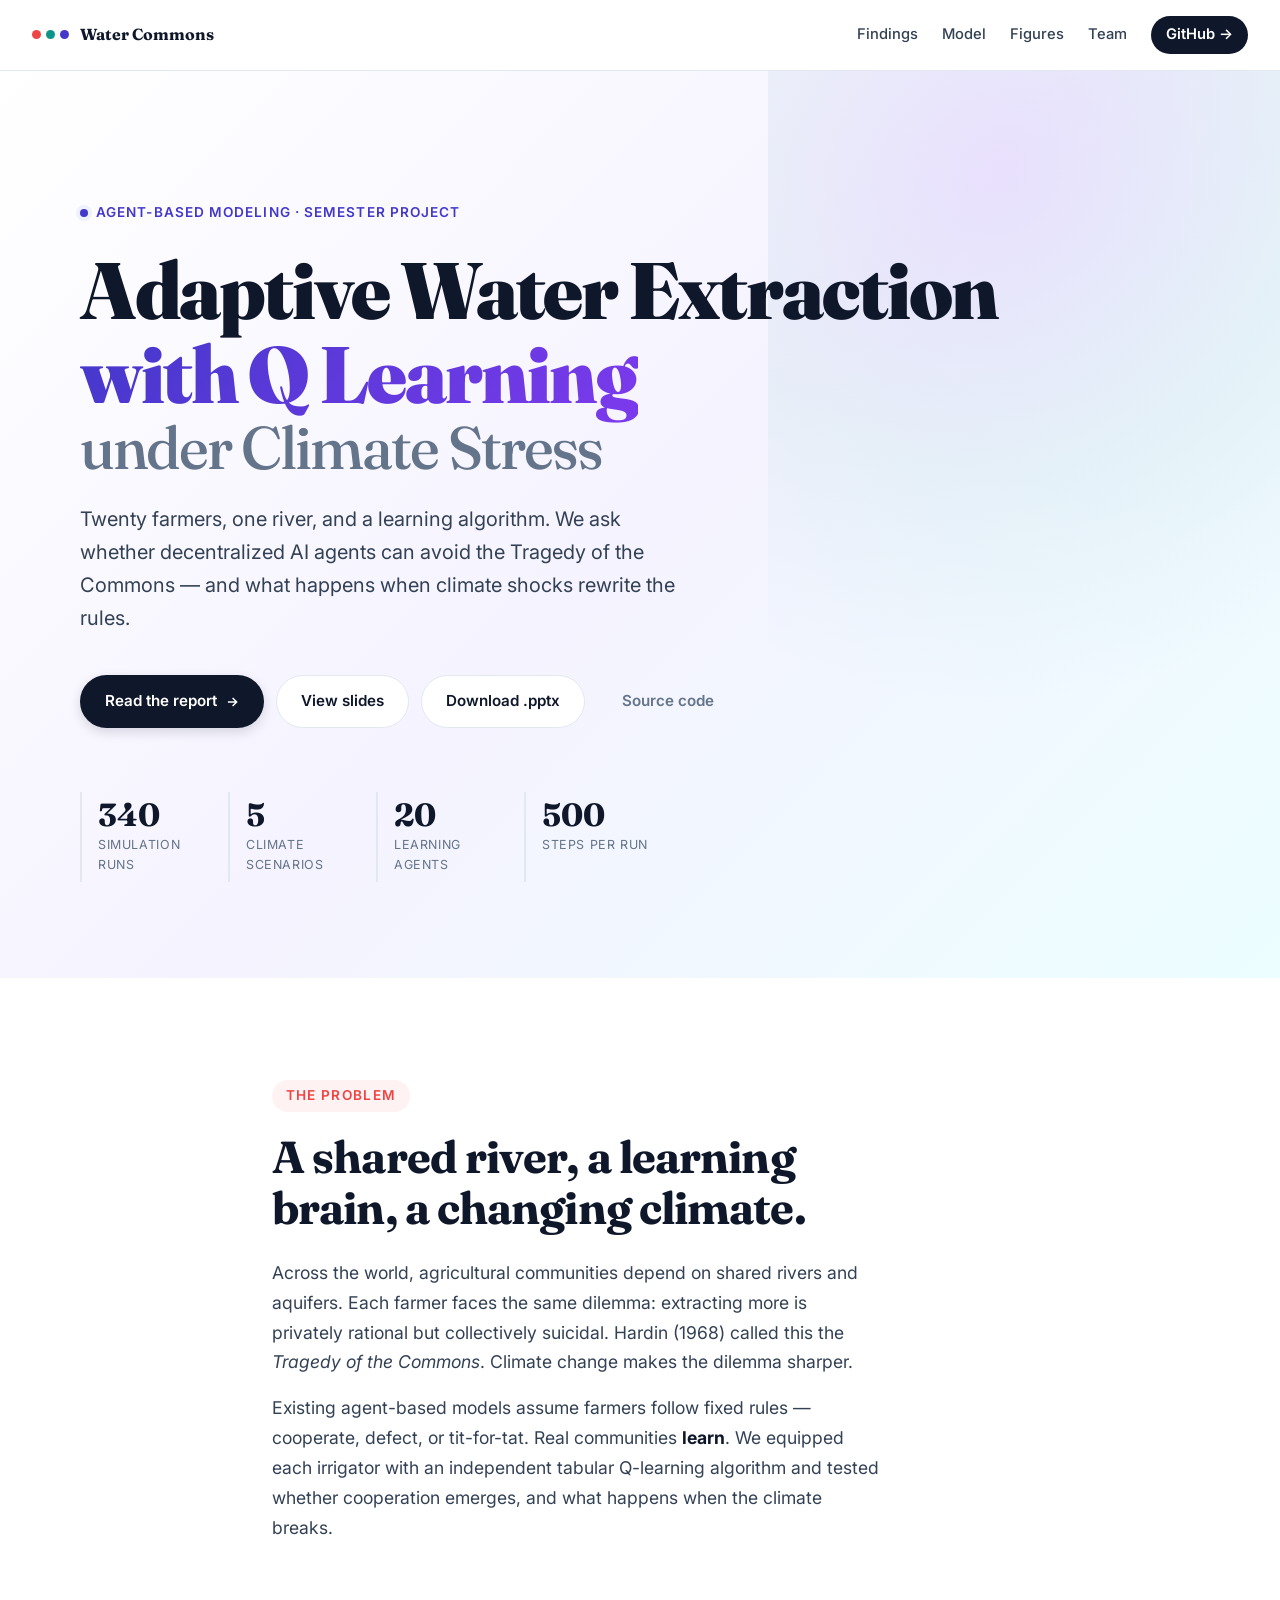
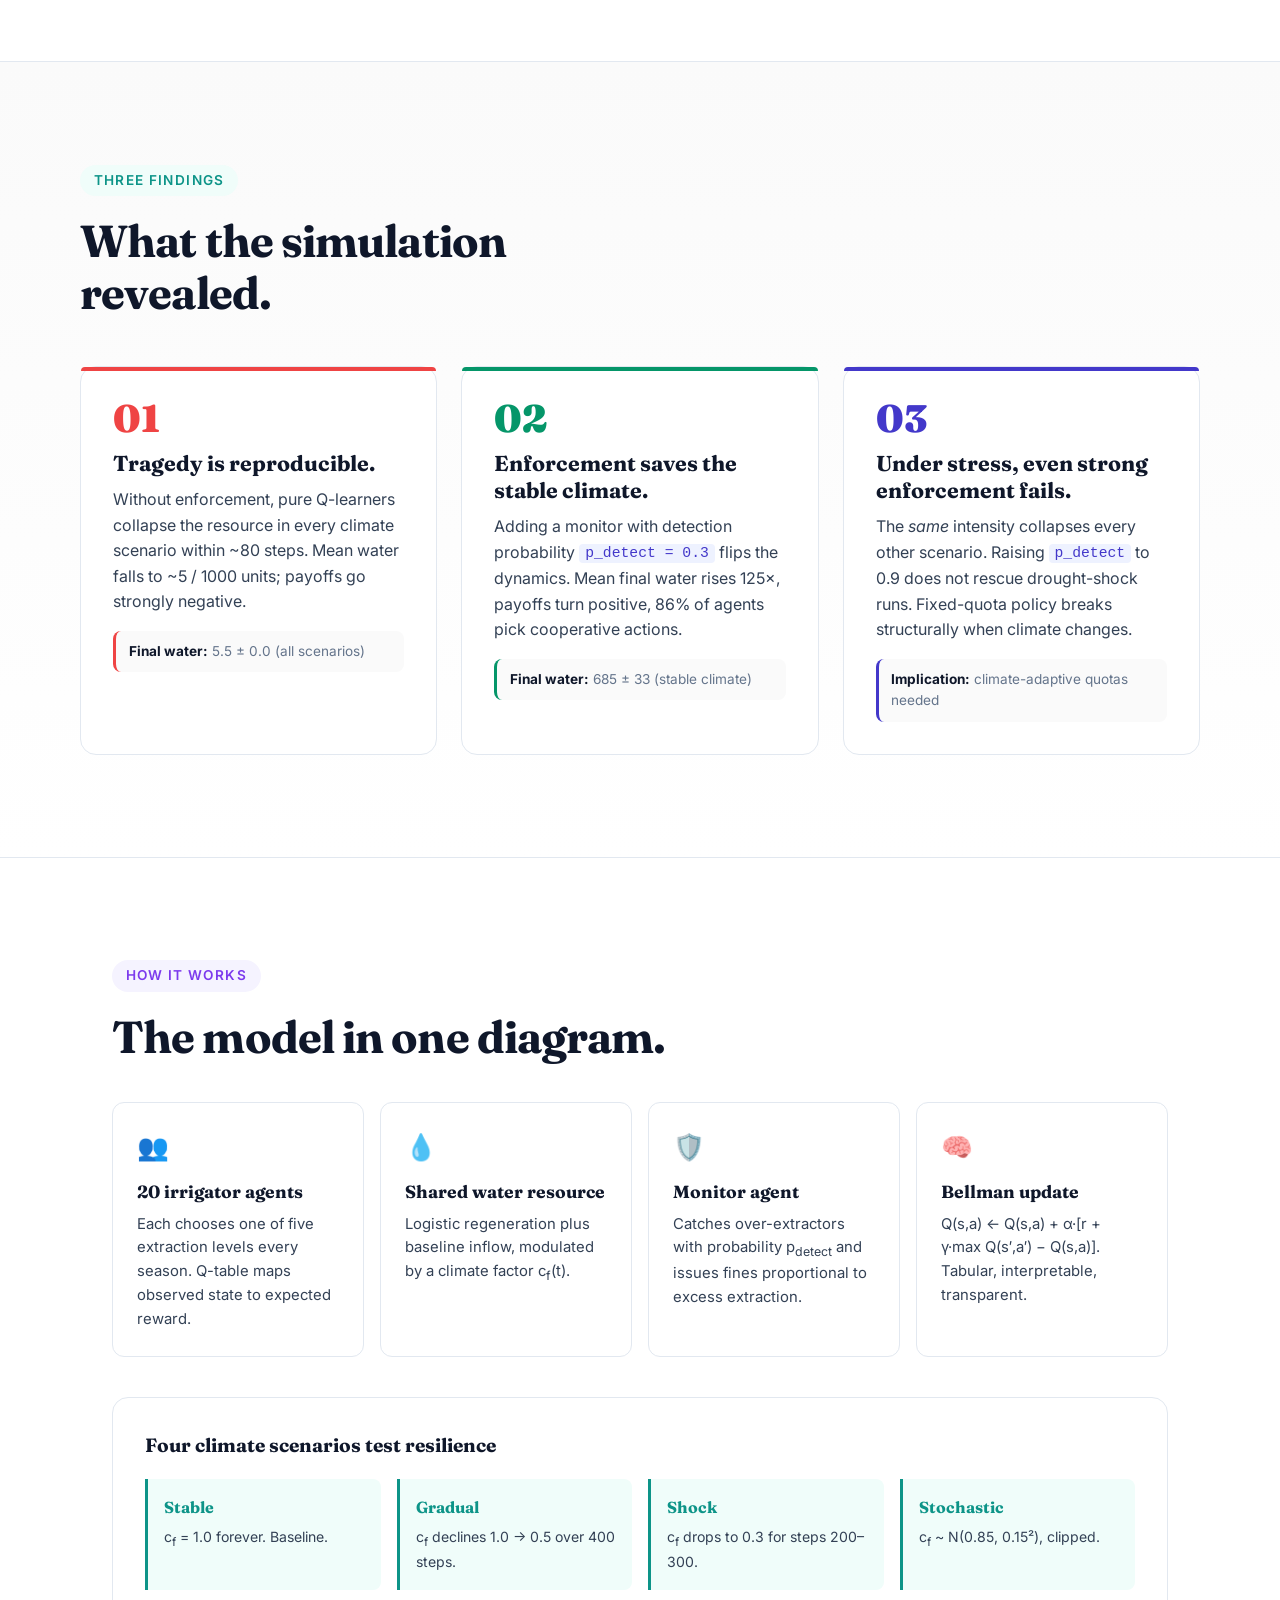
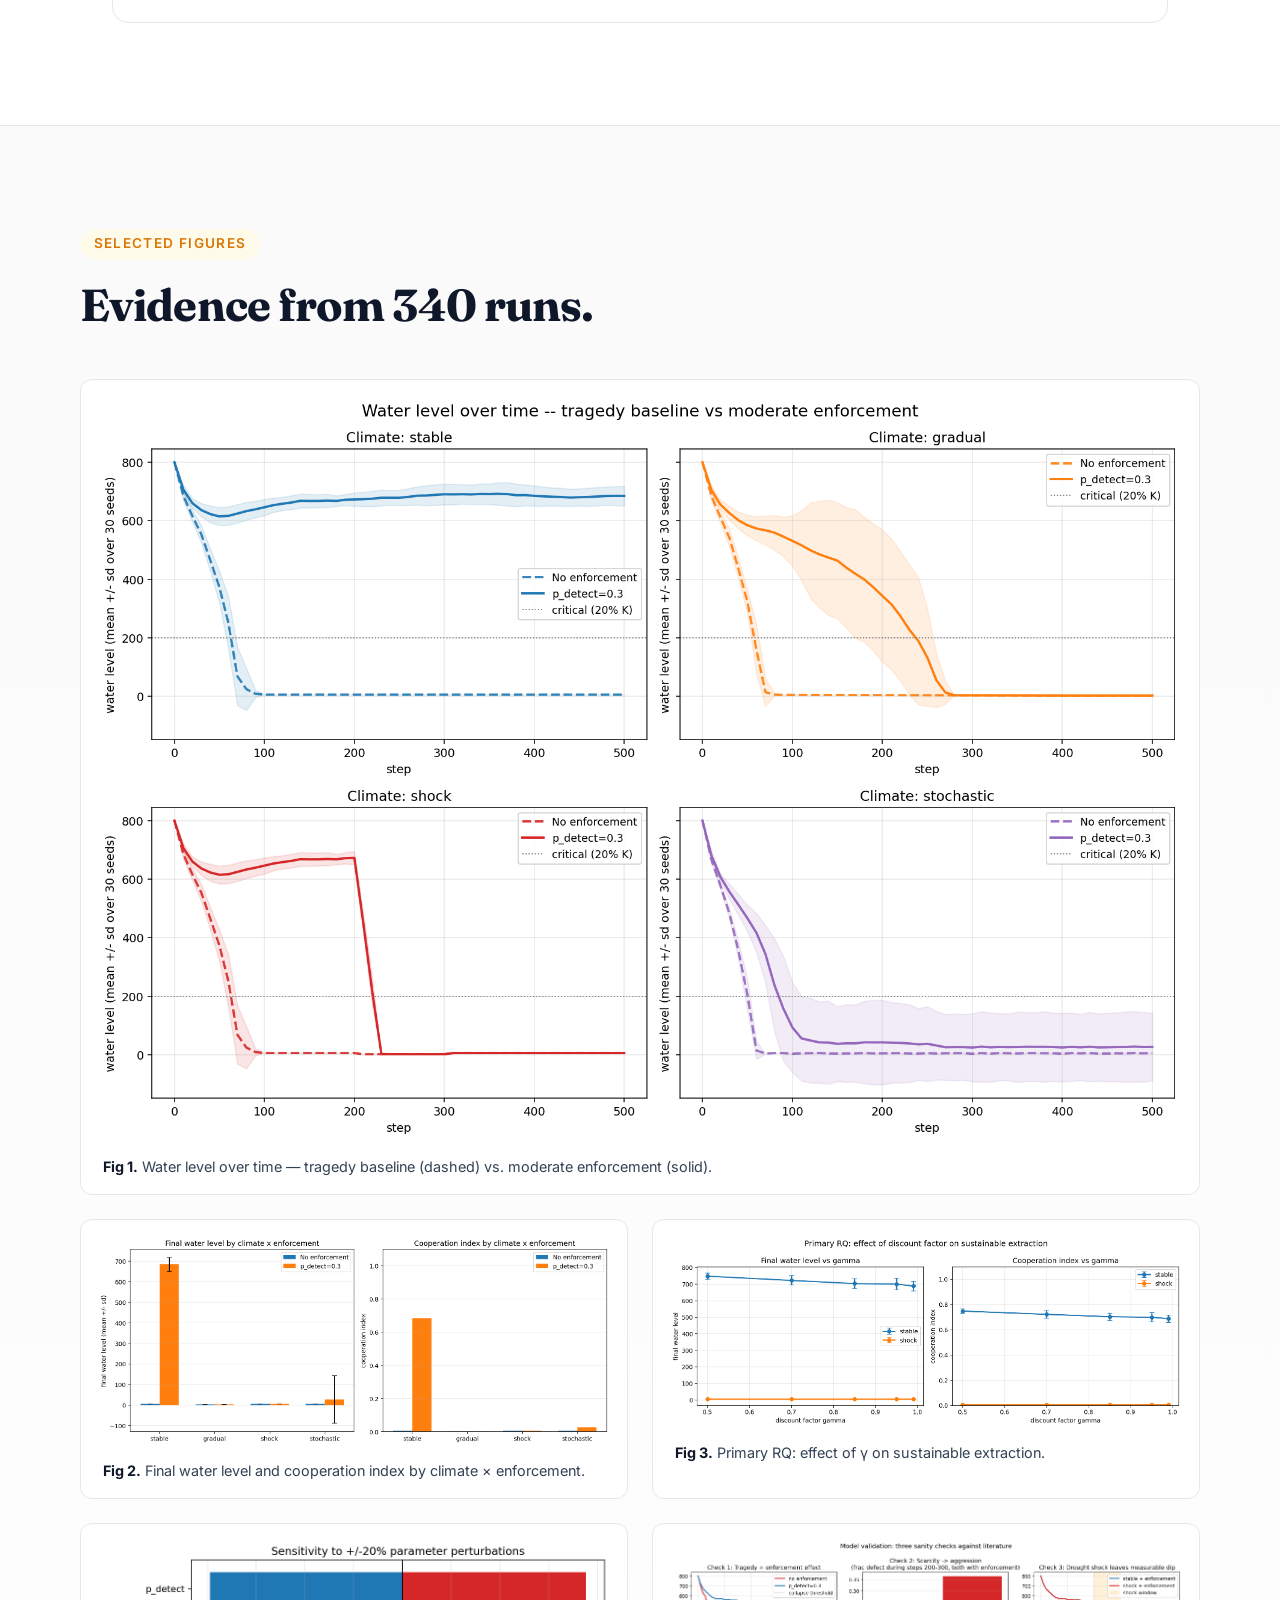
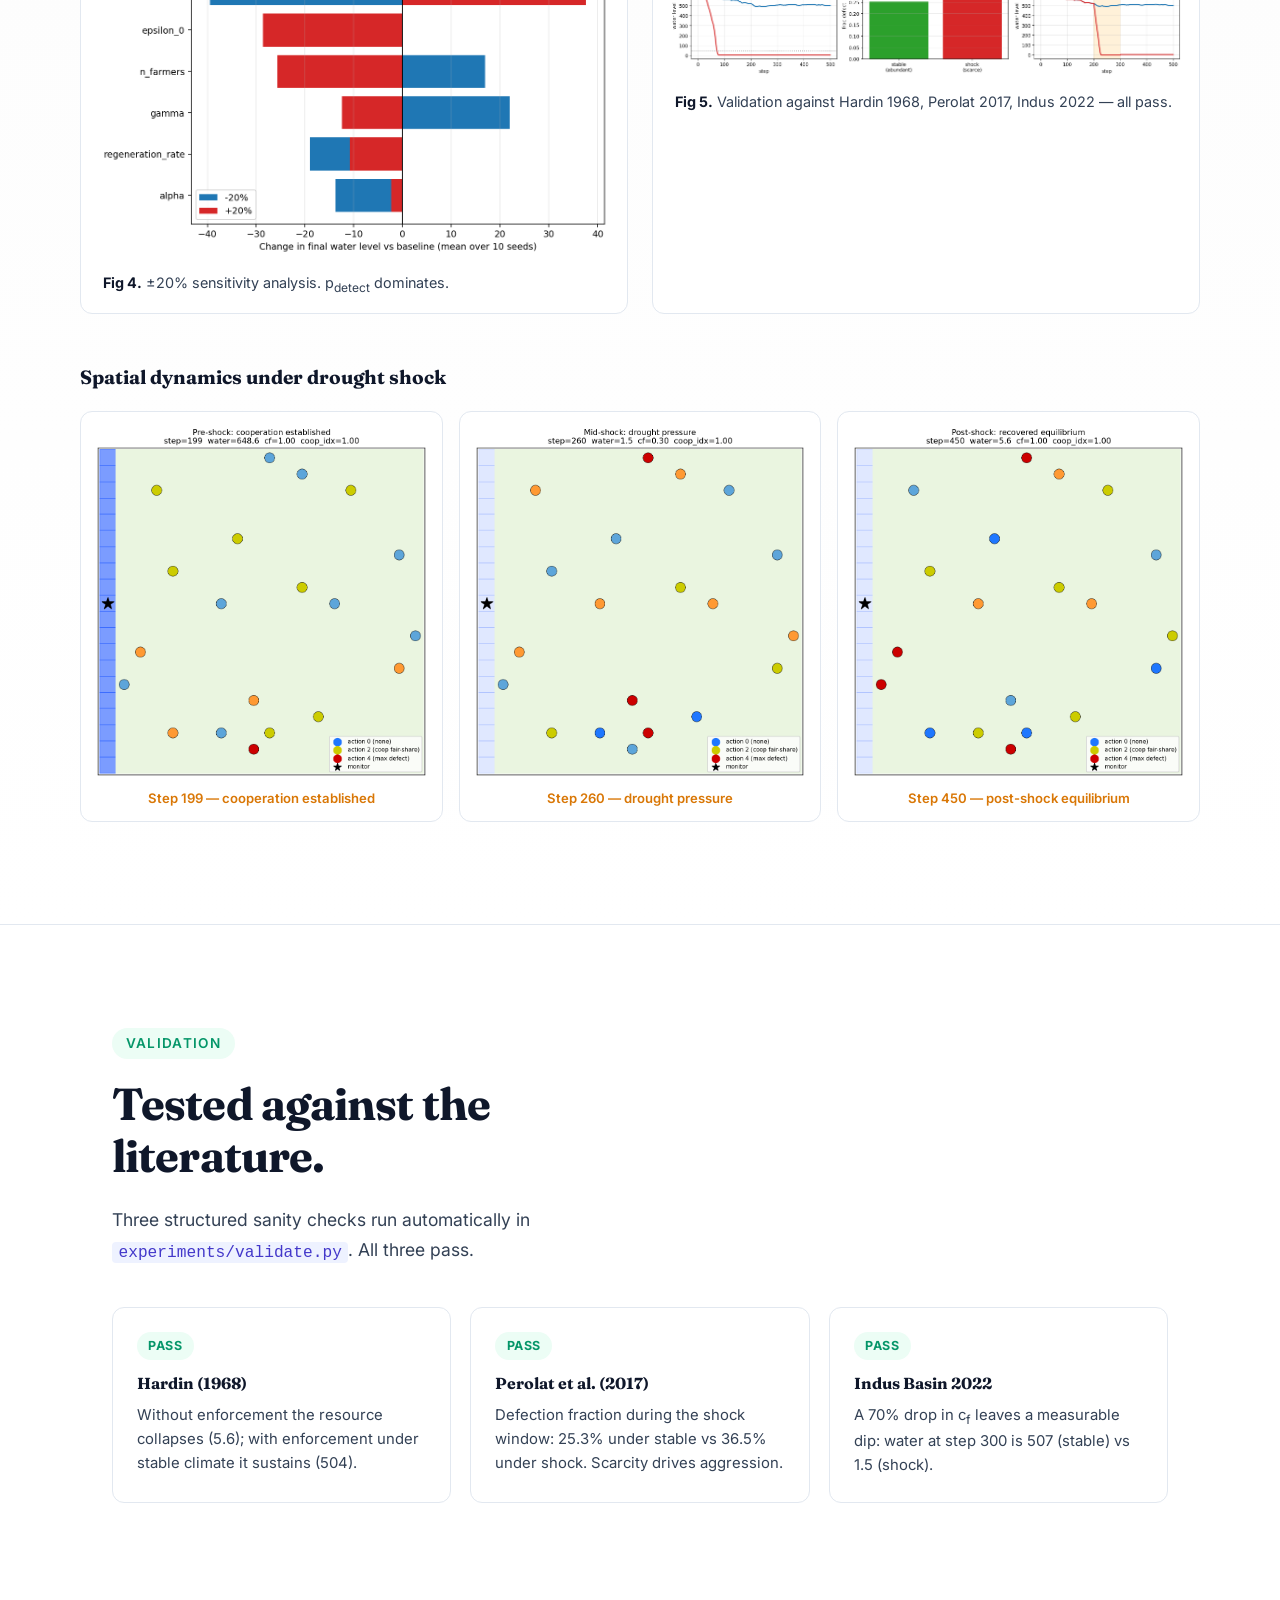
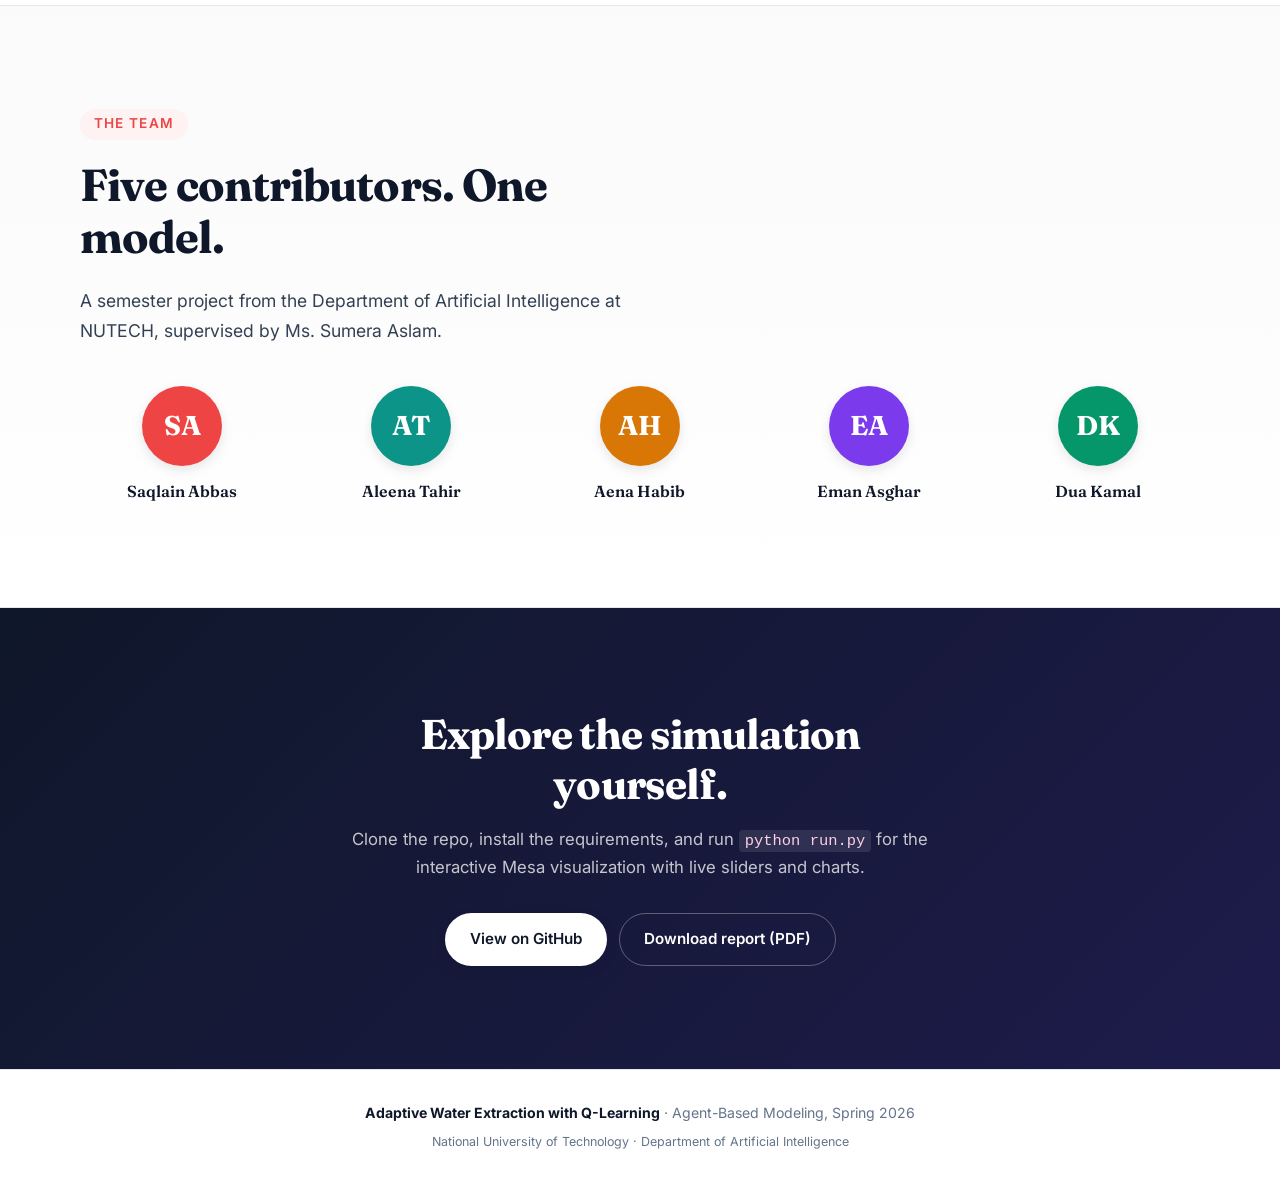
==== docs/index.html @ 1451b83a "Add GitHub Pages landing site at docs/ Static single-page site (index.html + styles.css + script.js)" ====
<!DOCTYPE html>
<html lang="en">
<head>
<meta charset="UTF-8" />
<meta name="viewport" content="width=device-width, initial-scale=1" />
<title>Adaptive Water Extraction with Q-Learning</title>
<meta name="description" content="An agent-based model exploring whether decentralized Q-learning agents can solve the tragedy of the commons under climate stress." />
<link rel="preconnect" href="https://fonts.googleapis.com" />
<link rel="preconnect" href="https://fonts.gstatic.com" crossorigin />
<link href="https://fonts.googleapis.com/css2?family=Fraunces:opsz,wght@9..144,500;9..144,700;9..144,900&family=Inter:wght@400;500;600;700&display=swap" rel="stylesheet" />
<link rel="stylesheet" href="styles.css" />
</head>
<body>

<!-- ============ NAV ============ -->
<nav class="nav">
  <a class="nav__brand" href="#top">
    <span class="dot dot--coral"></span>
    <span class="dot dot--teal"></span>
    <span class="dot dot--indigo"></span>
    <span class="brand-text">Water Commons</span>
  </a>
  <div class="nav__links">
    <a href="#findings">Findings</a>
    <a href="#model">Model</a>
    <a href="#figures">Figures</a>
    <a href="#team">Team</a>
    <a class="nav__cta" href="https://github.com/AleenaTahir1/Adaptive-water-extraction" target="_blank" rel="noopener">GitHub →</a>
  </div>
</nav>

<!-- ============ HERO ============ -->
<header class="hero" id="top">
  <div class="hero__inner">
    <div class="kicker"><span class="kicker__dot"></span>Agent-Based Modeling · Semester Project</div>
    <h1 class="hero__title">
      Adaptive Water Extraction<br />
      <span class="hero__title--accent">with Q&nbsp;Learning</span>
      <span class="hero__title--muted">under Climate Stress</span>
    </h1>
    <p class="hero__lede">
      Twenty farmers, one river, and a learning algorithm.
      We ask whether decentralized AI agents can avoid the Tragedy of the Commons —
      and what happens when climate shocks rewrite the rules.
    </p>
    <div class="hero__cta">
      <a class="btn btn--primary" href="assets/report.pdf" target="_blank" rel="noopener">
        Read the report
        <svg width="14" height="14" viewBox="0 0 24 24" fill="none" stroke="currentColor" stroke-width="2.5"><path d="M5 12h14M13 5l7 7-7 7"/></svg>
      </a>
      <a class="btn btn--secondary" href="assets/presentation.pdf" target="_blank" rel="noopener">View slides</a>
      <a class="btn btn--secondary" href="assets/presentation.pptx">Download .pptx</a>
      <a class="btn btn--ghost" href="https://github.com/AleenaTahir1/Adaptive-water-extraction" target="_blank" rel="noopener">Source code</a>
    </div>
    <div class="hero__stats">
      <div class="stat"><div class="stat__num">340</div><div class="stat__label">simulation runs</div></div>
      <div class="stat"><div class="stat__num">5</div><div class="stat__label">climate scenarios</div></div>
      <div class="stat"><div class="stat__num">20</div><div class="stat__label">learning agents</div></div>
      <div class="stat"><div class="stat__num">500</div><div class="stat__label">steps per run</div></div>
    </div>
  </div>
  <div class="hero__blob"></div>
</header>

<!-- ============ ABSTRACT ============ -->
<section class="section section--narrow" id="about">
  <div class="reveal">
    <div class="eyebrow eyebrow--coral">The problem</div>
    <h2 class="section__title">A shared river, a learning brain, a changing climate.</h2>
    <p class="lede">
      Across the world, agricultural communities depend on shared rivers and aquifers.
      Each farmer faces the same dilemma: extracting more is privately rational but
      collectively suicidal. Hardin (1968) called this the <em>Tragedy of the Commons</em>.
      Climate change makes the dilemma sharper.
    </p>
    <p class="lede">
      Existing agent-based models assume farmers follow fixed rules &mdash; cooperate,
      defect, or tit-for-tat. Real communities <strong>learn</strong>. We equipped each
      irrigator with an independent tabular Q-learning algorithm and tested whether
      cooperation emerges, and what happens when the climate breaks.
    </p>
  </div>
</section>

<!-- ============ FINDINGS ============ -->
<section class="section section--gradient" id="findings">
  <div class="reveal">
    <div class="eyebrow eyebrow--teal">Three findings</div>
    <h2 class="section__title">What the simulation revealed.</h2>
  </div>
  <div class="findings">
    <article class="finding reveal" style="--accent: var(--coral);">
      <div class="finding__num">01</div>
      <h3>Tragedy is reproducible.</h3>
      <p>Without enforcement, pure Q-learners collapse the resource in every climate scenario within ~80 steps. Mean water falls to ~5 / 1000 units; payoffs go strongly negative.</p>
      <div class="finding__metric"><strong>Final water:</strong> 5.5 ± 0.0 (all scenarios)</div>
    </article>
    <article class="finding reveal" style="--accent: var(--emerald);">
      <div class="finding__num">02</div>
      <h3>Enforcement saves the stable climate.</h3>
      <p>Adding a monitor with detection probability <code>p_detect = 0.3</code> flips the dynamics. Mean final water rises 125&times;, payoffs turn positive, 86% of agents pick cooperative actions.</p>
      <div class="finding__metric"><strong>Final water:</strong> 685 ± 33 (stable climate)</div>
    </article>
    <article class="finding reveal" style="--accent: var(--indigo);">
      <div class="finding__num">03</div>
      <h3>Under stress, even strong enforcement fails.</h3>
      <p>The <em>same</em> intensity collapses every other scenario. Raising <code>p_detect</code> to 0.9 does not rescue drought-shock runs. Fixed-quota policy breaks structurally when climate changes.</p>
      <div class="finding__metric"><strong>Implication:</strong> climate-adaptive quotas needed</div>
    </article>
  </div>
</section>

<!-- ============ MODEL ============ -->
<section class="section" id="model">
  <div class="reveal">
    <div class="eyebrow eyebrow--purple">How it works</div>
    <h2 class="section__title">The model in one diagram.</h2>
  </div>
  <div class="model-grid">
    <div class="model-card reveal">
      <div class="model-card__icon">👥</div>
      <h4>20 irrigator agents</h4>
      <p>Each chooses one of five extraction levels every season. Q-table maps observed state to expected reward.</p>
    </div>
    <div class="model-card reveal">
      <div class="model-card__icon">💧</div>
      <h4>Shared water resource</h4>
      <p>Logistic regeneration plus baseline inflow, modulated by a climate factor c<sub>f</sub>(t).</p>
    </div>
    <div class="model-card reveal">
      <div class="model-card__icon">🛡️</div>
      <h4>Monitor agent</h4>
      <p>Catches over-extractors with probability p<sub>detect</sub> and issues fines proportional to excess extraction.</p>
    </div>
    <div class="model-card reveal">
      <div class="model-card__icon">🧠</div>
      <h4>Bellman update</h4>
      <p>Q(s,a) ← Q(s,a) + α·[r + γ·max Q(s′,a′) − Q(s,a)]. Tabular, interpretable, transparent.</p>
    </div>
  </div>
  <div class="scenarios reveal">
    <h3 class="scenarios__title">Four climate scenarios test resilience</h3>
    <div class="scenarios__grid">
      <div class="scenario"><div class="scenario__name">Stable</div><div class="scenario__desc">c<sub>f</sub> = 1.0 forever. Baseline.</div></div>
      <div class="scenario"><div class="scenario__name">Gradual</div><div class="scenario__desc">c<sub>f</sub> declines 1.0 → 0.5 over 400 steps.</div></div>
      <div class="scenario"><div class="scenario__name">Shock</div><div class="scenario__desc">c<sub>f</sub> drops to 0.3 for steps 200–300.</div></div>
      <div class="scenario"><div class="scenario__name">Stochastic</div><div class="scenario__desc">c<sub>f</sub> ~ N(0.85, 0.15²), clipped.</div></div>
    </div>
  </div>
</section>

<!-- ============ FIGURES ============ -->
<section class="section section--gradient" id="figures">
  <div class="reveal">
    <div class="eyebrow eyebrow--amber">Selected figures</div>
    <h2 class="section__title">Evidence from 340 runs.</h2>
  </div>
  <div class="figgrid">
    <figure class="figcard figcard--wide reveal">
      <img src="figures/fig01_water_by_scenario.png" alt="Water level over time across four climate scenarios" />
      <figcaption><strong>Fig 1.</strong> Water level over time — tragedy baseline (dashed) vs. moderate enforcement (solid).</figcaption>
    </figure>
    <figure class="figcard reveal">
      <img src="figures/fig02_enforcement_effect.png" alt="Final water level by climate and enforcement" />
      <figcaption><strong>Fig 2.</strong> Final water level and cooperation index by climate × enforcement.</figcaption>
    </figure>
    <figure class="figcard reveal">
      <img src="figures/fig03_gamma_sweep.png" alt="Effect of discount factor gamma" />
      <figcaption><strong>Fig 3.</strong> Primary RQ: effect of γ on sustainable extraction.</figcaption>
    </figure>
    <figure class="figcard reveal">
      <img src="figures/fig04_sensitivity_tornado.png" alt="Sensitivity tornado plot" />
      <figcaption><strong>Fig 4.</strong> ±20% sensitivity analysis. p<sub>detect</sub> dominates.</figcaption>
    </figure>
    <figure class="figcard reveal">
      <img src="figures/fig07_validation.png" alt="Three validation checks" />
      <figcaption><strong>Fig 5.</strong> Validation against Hardin 1968, Perolat 2017, Indus 2022 — all pass.</figcaption>
    </figure>
  </div>
  <div class="spatialgrid reveal">
    <h3 class="spatialgrid__title">Spatial dynamics under drought shock</h3>
    <div class="spatialgrid__items">
      <figure class="snap">
        <img src="figures/fig08_grid_pre_shock.png" alt="Pre-shock grid state" />
        <figcaption>Step 199 — cooperation established</figcaption>
      </figure>
      <figure class="snap">
        <img src="figures/fig09_grid_during_shock.png" alt="Mid-shock grid state" />
        <figcaption>Step 260 — drought pressure</figcaption>
      </figure>
      <figure class="snap">
        <img src="figures/fig10_grid_recovery.png" alt="Post-shock equilibrium" />
        <figcaption>Step 450 — post-shock equilibrium</figcaption>
      </figure>
    </div>
  </div>
</section>

<!-- ============ VALIDATION ============ -->
<section class="section" id="validation">
  <div class="reveal">
    <div class="eyebrow eyebrow--emerald">Validation</div>
    <h2 class="section__title">Tested against the literature.</h2>
    <p class="lede">Three structured sanity checks run automatically in <code>experiments/validate.py</code>. All three pass.</p>
  </div>
  <div class="checks">
    <div class="check reveal">
      <div class="check__badge">PASS</div>
      <div class="check__source">Hardin (1968)</div>
      <p>Without enforcement the resource collapses (5.6); with enforcement under stable climate it sustains (504).</p>
    </div>
    <div class="check reveal">
      <div class="check__badge">PASS</div>
      <div class="check__source">Perolat et al. (2017)</div>
      <p>Defection fraction during the shock window: 25.3% under stable vs 36.5% under shock. Scarcity drives aggression.</p>
    </div>
    <div class="check reveal">
      <div class="check__badge">PASS</div>
      <div class="check__source">Indus Basin 2022</div>
      <p>A 70% drop in c<sub>f</sub> leaves a measurable dip: water at step 300 is 507 (stable) vs 1.5 (shock).</p>
    </div>
  </div>
</section>

<!-- ============ TEAM ============ -->
<section class="section section--gradient" id="team">
  <div class="reveal">
    <div class="eyebrow eyebrow--coral">The team</div>
    <h2 class="section__title">Five contributors. One model.</h2>
    <p class="lede">A semester project from the Department of Artificial Intelligence at NUTECH, supervised by Ms. Sumera Aslam.</p>
  </div>
  <div class="team">
    <div class="member reveal"><div class="member__avatar" style="--accent: var(--coral);">SA</div><div class="member__name">Saqlain Abbas</div></div>
    <div class="member reveal"><div class="member__avatar" style="--accent: var(--teal);">AT</div><div class="member__name">Aleena Tahir</div></div>
    <div class="member reveal"><div class="member__avatar" style="--accent: var(--amber);">AH</div><div class="member__name">Aena Habib</div></div>
    <div class="member reveal"><div class="member__avatar" style="--accent: var(--purple);">EA</div><div class="member__name">Eman Asghar</div></div>
    <div class="member reveal"><div class="member__avatar" style="--accent: var(--emerald);">DK</div><div class="member__name">Dua Kamal</div></div>
  </div>
</section>

<!-- ============ CTA ============ -->
<section class="cta-section">
  <div class="reveal">
    <h2>Explore the simulation yourself.</h2>
    <p>Clone the repo, install the requirements, and run <code>python run.py</code> for the interactive Mesa visualization with live sliders and charts.</p>
    <div class="cta-section__buttons">
      <a class="btn btn--primary" href="https://github.com/AleenaTahir1/Adaptive-water-extraction" target="_blank" rel="noopener">View on GitHub</a>
      <a class="btn btn--secondary" href="assets/report.pdf" target="_blank" rel="noopener">Download report (PDF)</a>
    </div>
  </div>
</section>

<!-- ============ FOOTER ============ -->
<footer class="footer">
  <div>
    <strong>Adaptive Water Extraction with Q-Learning</strong> ·
    Agent-Based Modeling, Spring 2026
  </div>
  <div class="footer__small">
    National University of Technology · Department of Artificial Intelligence
  </div>
</footer>

<script src="script.js"></script>
</body>
</html>
---- docs/styles.css ----
/* ============================================================
   Adaptive Water Extraction — landing page styles
   Design: modern minimal, white background, multi-color accents
   ============================================================ */

:root {
  /* Color palette */
  --bg: #ffffff;
  --bg-soft: #fafafa;
  --bg-gradient: linear-gradient(180deg, #fafafa 0%, #ffffff 100%);
  --bg-hero: linear-gradient(135deg, #fff 0%, #f5f3ff 50%, #ecfeff 100%);

  --ink:   #0f172a;
  --body:  #334155;
  --muted: #64748b;
  --hair:  #e2e8f0;

  --coral:   #ef4444;
  --teal:    #0d9488;
  --amber:   #d97706;
  --indigo:  #4338ca;
  --emerald: #059669;
  --purple:  #7c3aed;

  --tint-coral:   #fef2f2;
  --tint-teal:    #f0fdfa;
  --tint-amber:   #fffbeb;
  --tint-indigo:  #eef2ff;
  --tint-emerald: #ecfdf5;
  --tint-purple:  #f5f3ff;

  /* Typography */
  --font-serif: 'Fraunces', Georgia, 'Times New Roman', serif;
  --font-sans:  'Inter', -apple-system, BlinkMacSystemFont, 'Segoe UI', Roboto, sans-serif;

  /* Spacing */
  --section-pad: clamp(4rem, 8vw, 8rem);
  --content-w: 1120px;
}

/* ---------- reset ---------- */
* { box-sizing: border-box; margin: 0; padding: 0; }
html { scroll-behavior: smooth; }
body {
  font-family: var(--font-sans);
  color: var(--body);
  background: var(--bg);
  line-height: 1.6;
  -webkit-font-smoothing: antialiased;
  -moz-osx-font-smoothing: grayscale;
}
img { max-width: 100%; height: auto; display: block; }
a { color: inherit; text-decoration: none; }
code {
  font-family: 'JetBrains Mono', Menlo, Consolas, monospace;
  font-size: 0.92em;
  background: var(--tint-indigo);
  padding: 0.1em 0.4em;
  border-radius: 4px;
  color: var(--indigo);
}
strong { color: var(--ink); }
em { font-style: italic; }

/* ---------- nav ---------- */
.nav {
  position: sticky; top: 0; z-index: 100;
  display: flex; justify-content: space-between; align-items: center;
  padding: 1rem 2rem;
  background: rgba(255,255,255,0.85);
  backdrop-filter: saturate(180%) blur(20px);
  -webkit-backdrop-filter: saturate(180%) blur(20px);
  border-bottom: 1px solid var(--hair);
}
.nav__brand { display: flex; align-items: center; gap: 0.3rem; font-family: var(--font-serif); font-weight: 700; color: var(--ink); font-size: 1rem; }
.nav__brand .dot { width: 9px; height: 9px; border-radius: 50%; display: inline-block; }
.dot--coral { background: var(--coral); }
.dot--teal { background: var(--teal); }
.dot--indigo { background: var(--indigo); }
.brand-text { margin-left: 0.4rem; }
.nav__links { display: flex; align-items: center; gap: 1.5rem; font-size: 0.92rem; font-weight: 500; }
.nav__links a { color: var(--body); transition: color 0.15s; }
.nav__links a:hover { color: var(--ink); }
.nav__cta {
  padding: 0.45rem 0.95rem;
  background: var(--ink); color: white !important;
  border-radius: 999px; font-weight: 600;
}
.nav__cta:hover { background: var(--indigo); }
@media (max-width: 720px) {
  .nav__links a:not(.nav__cta) { display: none; }
}

/* ---------- hero ---------- */
.hero {
  position: relative;
  padding: clamp(4rem, 10vw, 8rem) 2rem clamp(4rem, 8vw, 6rem);
  background: var(--bg-hero);
  overflow: hidden;
}
.hero__inner {
  max-width: var(--content-w); margin: 0 auto;
  position: relative; z-index: 2;
}
.kicker {
  display: inline-flex; align-items: center; gap: 0.5rem;
  font-size: 0.85rem; font-weight: 600; text-transform: uppercase; letter-spacing: 0.08em;
  color: var(--indigo); margin-bottom: 1.5rem;
}
.kicker__dot {
  width: 8px; height: 8px; border-radius: 50%;
  background: var(--indigo);
  box-shadow: 0 0 0 4px var(--tint-indigo);
}
.hero__title {
  font-family: var(--font-serif);
  font-weight: 900;
  font-size: clamp(2.5rem, 6.5vw, 5rem);
  line-height: 1.05; letter-spacing: -0.025em;
  color: var(--ink);
  margin-bottom: 1.5rem;
}
.hero__title--accent {
  background: linear-gradient(135deg, var(--indigo) 0%, var(--purple) 100%);
  -webkit-background-clip: text; background-clip: text;
  color: transparent;
}
.hero__title--muted {
  font-weight: 500; color: var(--muted);
  font-size: 0.75em; display: block;
}
.hero__lede {
  font-size: clamp(1.05rem, 1.6vw, 1.25rem);
  max-width: 38rem; line-height: 1.65;
  color: var(--body); margin-bottom: 2.5rem;
}
.hero__cta { display: flex; flex-wrap: wrap; gap: 0.75rem; margin-bottom: 4rem; }

.btn {
  display: inline-flex; align-items: center; gap: 0.5rem;
  padding: 0.85rem 1.5rem; border-radius: 999px;
  font-size: 0.95rem; font-weight: 600;
  transition: all 0.2s; cursor: pointer;
  border: 1.5px solid transparent;
}
.btn--primary {
  background: var(--ink); color: white;
  box-shadow: 0 4px 12px rgba(15, 23, 42, 0.15);
}
.btn--primary:hover {
  background: var(--indigo); transform: translateY(-1px);
  box-shadow: 0 6px 20px rgba(79, 70, 229, 0.30);
}
.btn--secondary {
  background: white; color: var(--ink); border-color: var(--hair);
}
.btn--secondary:hover { border-color: var(--ink); }
.btn--ghost {
  background: transparent; color: var(--muted);
}
.btn--ghost:hover { color: var(--ink); }

/* hero stats row */
.hero__stats {
  display: grid; grid-template-columns: repeat(4, 1fr);
  gap: 1rem; max-width: 36rem;
}
.stat {
  border-left: 2px solid var(--hair);
  padding: 0.4rem 0 0.4rem 1rem;
}
.stat__num {
  font-family: var(--font-serif);
  font-size: clamp(1.5rem, 3vw, 2rem);
  font-weight: 700; color: var(--ink);
  line-height: 1;
}
.stat__label {
  font-size: 0.78rem; color: var(--muted);
  margin-top: 0.3rem; text-transform: uppercase; letter-spacing: 0.05em;
}
@media (max-width: 600px) {
  .hero__stats { grid-template-columns: repeat(2, 1fr); }
}

/* decorative blob in hero — very subtle */
.hero__blob {
  position: absolute; right: -20vw; top: -10vw;
  width: 60vw; height: 60vw;
  background: radial-gradient(circle at 30% 30%,
    rgba(124, 58, 237, 0.10) 0%,
    rgba(13, 148, 136, 0.06) 40%,
    transparent 70%);
  pointer-events: none;
  z-index: 1;
}

/* ---------- sections ---------- */
.section {
  padding: var(--section-pad) 2rem;
  max-width: var(--content-w);
  margin: 0 auto;
}
.section--narrow { max-width: 800px; }
.section--gradient {
  max-width: none; margin: 0;
  background: var(--bg-gradient);
  border-top: 1px solid var(--hair);
  border-bottom: 1px solid var(--hair);
}
.section--gradient > .reveal,
.section--gradient > .findings,
.section--gradient > .figgrid,
.section--gradient > .spatialgrid,
.section--gradient > .team {
  max-width: var(--content-w); margin-left: auto; margin-right: auto;
}
.eyebrow {
  display: inline-block;
  font-size: 0.85rem; font-weight: 600; text-transform: uppercase; letter-spacing: 0.10em;
  margin-bottom: 1.2rem;
  padding: 0.3rem 0.85rem;
  border-radius: 999px;
}
.eyebrow--coral   { color: var(--coral); background: var(--tint-coral); }
.eyebrow--teal    { color: var(--teal); background: var(--tint-teal); }
.eyebrow--amber   { color: var(--amber); background: var(--tint-amber); }
.eyebrow--indigo  { color: var(--indigo); background: var(--tint-indigo); }
.eyebrow--purple  { color: var(--purple); background: var(--tint-purple); }
.eyebrow--emerald { color: var(--emerald); background: var(--tint-emerald); }

.section__title {
  font-family: var(--font-serif);
  font-weight: 700;
  font-size: clamp(1.8rem, 3.5vw, 2.8rem);
  letter-spacing: -0.02em; line-height: 1.15;
  color: var(--ink);
  margin-bottom: 1.5rem;
  max-width: 36rem;
}
.lede {
  font-size: 1.1rem; line-height: 1.7;
  color: var(--body); max-width: 38rem;
  margin-bottom: 1rem;
}

/* ---------- findings (3 cards) ---------- */
.findings {
  display: grid;
  grid-template-columns: repeat(auto-fit, minmax(280px, 1fr));
  gap: 1.5rem; margin-top: 3rem;
}
.finding {
  background: white;
  border: 1px solid var(--hair);
  border-radius: 16px;
  padding: 2rem;
  position: relative;
  transition: transform 0.2s, box-shadow 0.2s;
}
.finding:hover {
  transform: translateY(-4px);
  box-shadow: 0 10px 25px rgba(15, 23, 42, 0.08);
}
.finding::before {
  content: ''; position: absolute; top: 0; left: 0;
  width: 100%; height: 4px;
  background: var(--accent);
  border-radius: 16px 16px 0 0;
}
.finding__num {
  font-family: var(--font-serif);
  font-size: 2.4rem; font-weight: 900;
  color: var(--accent); line-height: 1;
  margin-bottom: 0.8rem;
}
.finding h3 {
  font-family: var(--font-serif);
  font-size: 1.35rem; font-weight: 700;
  color: var(--ink); margin-bottom: 0.6rem;
  line-height: 1.25;
}
.finding p { color: var(--body); margin-bottom: 1rem; }
.finding__metric {
  font-size: 0.85rem; color: var(--muted);
  padding: 0.6rem 0.8rem;
  background: var(--bg-soft);
  border-radius: 8px;
  border-left: 3px solid var(--accent);
}

/* ---------- model section ---------- */
.model-grid {
  display: grid; grid-template-columns: repeat(auto-fit, minmax(220px, 1fr));
  gap: 1rem; margin: 2.5rem 0;
}
.model-card {
  background: white;
  border: 1px solid var(--hair);
  border-radius: 12px;
  padding: 1.5rem;
  transition: border-color 0.2s, transform 0.2s;
}
.model-card:hover { border-color: var(--indigo); transform: translateY(-2px); }
.model-card__icon { font-size: 1.6rem; margin-bottom: 0.6rem; }
.model-card h4 {
  font-family: var(--font-serif); font-weight: 700; font-size: 1.1rem;
  color: var(--ink); margin-bottom: 0.4rem;
}
.model-card p { font-size: 0.93rem; color: var(--body); }

.scenarios {
  background: white;
  border-radius: 16px;
  border: 1px solid var(--hair);
  padding: 2rem; margin-top: 2rem;
}
.scenarios__title {
  font-family: var(--font-serif); font-size: 1.2rem;
  color: var(--ink); margin-bottom: 1.2rem;
}
.scenarios__grid {
  display: grid; grid-template-columns: repeat(auto-fit, minmax(180px, 1fr));
  gap: 1rem;
}
.scenario {
  padding: 1rem; border-left: 3px solid var(--teal);
  background: var(--tint-teal); border-radius: 0 8px 8px 0;
}
.scenario__name {
  font-family: var(--font-serif); font-weight: 700;
  color: var(--teal); font-size: 1rem; margin-bottom: 0.3rem;
}
.scenario__desc { font-size: 0.88rem; color: var(--body); }

/* ---------- figures ---------- */
.figgrid {
  display: grid; gap: 1.5rem;
  grid-template-columns: repeat(2, 1fr);
  margin-top: 3rem;
}
.figcard {
  background: white;
  border: 1px solid var(--hair);
  border-radius: 12px;
  padding: 1rem;
  overflow: hidden;
  transition: transform 0.2s, box-shadow 0.2s;
}
.figcard:hover {
  transform: translateY(-3px);
  box-shadow: 0 8px 20px rgba(15, 23, 42, 0.06);
}
.figcard img {
  border-radius: 8px; margin-bottom: 0.8rem;
}
.figcard figcaption {
  font-size: 0.9rem; color: var(--body); padding: 0 0.4rem;
}
.figcard--wide { grid-column: 1 / -1; }
@media (max-width: 720px) { .figgrid { grid-template-columns: 1fr; } }

.spatialgrid { margin-top: 3rem; }
.spatialgrid__title {
  font-family: var(--font-serif); font-size: 1.2rem;
  color: var(--ink); margin-bottom: 1.2rem;
}
.spatialgrid__items {
  display: grid; grid-template-columns: repeat(3, 1fr); gap: 1rem;
}
.snap {
  background: white; border: 1px solid var(--hair);
  border-radius: 12px; padding: 0.75rem;
}
.snap img { border-radius: 6px; margin-bottom: 0.5rem; }
.snap figcaption {
  font-size: 0.82rem; color: var(--amber); text-align: center;
  font-weight: 600;
}
@media (max-width: 720px) { .spatialgrid__items { grid-template-columns: 1fr; } }

/* ---------- validation checks ---------- */
.checks {
  display: grid; gap: 1.2rem; margin-top: 2.5rem;
  grid-template-columns: repeat(auto-fit, minmax(280px, 1fr));
}
.check {
  background: white; border: 1px solid var(--hair);
  border-radius: 12px; padding: 1.5rem;
  position: relative;
}
.check__badge {
  display: inline-block;
  padding: 0.25rem 0.7rem;
  background: var(--tint-emerald); color: var(--emerald);
  font-size: 0.78rem; font-weight: 700;
  border-radius: 999px; letter-spacing: 0.05em;
  margin-bottom: 0.7rem;
}
.check__source {
  font-family: var(--font-serif); font-weight: 700;
  color: var(--ink); margin-bottom: 0.5rem;
  font-size: 1rem;
}
.check p { font-size: 0.93rem; color: var(--body); }

/* ---------- team ---------- */
.team {
  display: grid;
  grid-template-columns: repeat(auto-fit, minmax(150px, 1fr));
  gap: 1.5rem; margin-top: 2.5rem;
  max-width: 800px; margin-left: auto; margin-right: auto;
}
.member { text-align: center; }
.member__avatar {
  width: 80px; height: 80px; border-radius: 50%;
  background: var(--accent);
  color: white;
  display: flex; align-items: center; justify-content: center;
  font-family: var(--font-serif); font-size: 1.7rem; font-weight: 700;
  margin: 0 auto 0.8rem;
  transition: transform 0.2s;
  box-shadow: 0 4px 12px rgba(15, 23, 42, 0.10);
}
.member:hover .member__avatar { transform: scale(1.07) rotate(-2deg); }
.member__name {
  font-family: var(--font-serif); font-weight: 600;
  color: var(--ink); font-size: 1rem;
}

/* ---------- CTA section ---------- */
.cta-section {
  padding: var(--section-pad) 2rem;
  text-align: center;
  background: linear-gradient(135deg, var(--ink) 0%, #1e1b4b 100%);
  color: white;
}
.cta-section .reveal { max-width: 600px; margin: 0 auto; }
.cta-section h2 {
  font-family: var(--font-serif); font-weight: 700;
  font-size: clamp(1.8rem, 3.5vw, 2.6rem);
  letter-spacing: -0.02em; line-height: 1.2;
  margin-bottom: 1rem;
}
.cta-section p {
  color: rgba(255,255,255,0.75);
  margin-bottom: 2rem;
  font-size: 1.05rem;
}
.cta-section code {
  background: rgba(255,255,255,0.1);
  color: #fbcfe8;
}
.cta-section__buttons {
  display: flex; gap: 0.75rem; justify-content: center; flex-wrap: wrap;
}
.cta-section .btn--primary {
  background: white; color: var(--ink);
}
.cta-section .btn--primary:hover {
  background: rgba(255,255,255,0.9);
}
.cta-section .btn--secondary {
  background: transparent; color: white;
  border-color: rgba(255,255,255,0.3);
}
.cta-section .btn--secondary:hover {
  border-color: white;
}

/* ---------- footer ---------- */
.footer {
  padding: 2rem; text-align: center;
  font-size: 0.88rem; color: var(--muted);
  border-top: 1px solid var(--hair);
}
.footer__small {
  margin-top: 0.5rem;
  font-size: 0.78rem;
}

/* ---------- reveal animation ---------- */
.reveal {
  opacity: 0; transform: translateY(20px);
  transition: opacity 0.7s ease, transform 0.7s ease;
}
.reveal.is-visible {
  opacity: 1; transform: translateY(0);
}
@media (prefers-reduced-motion: reduce) {
  .reveal { opacity: 1; transform: none; transition: none; }
}
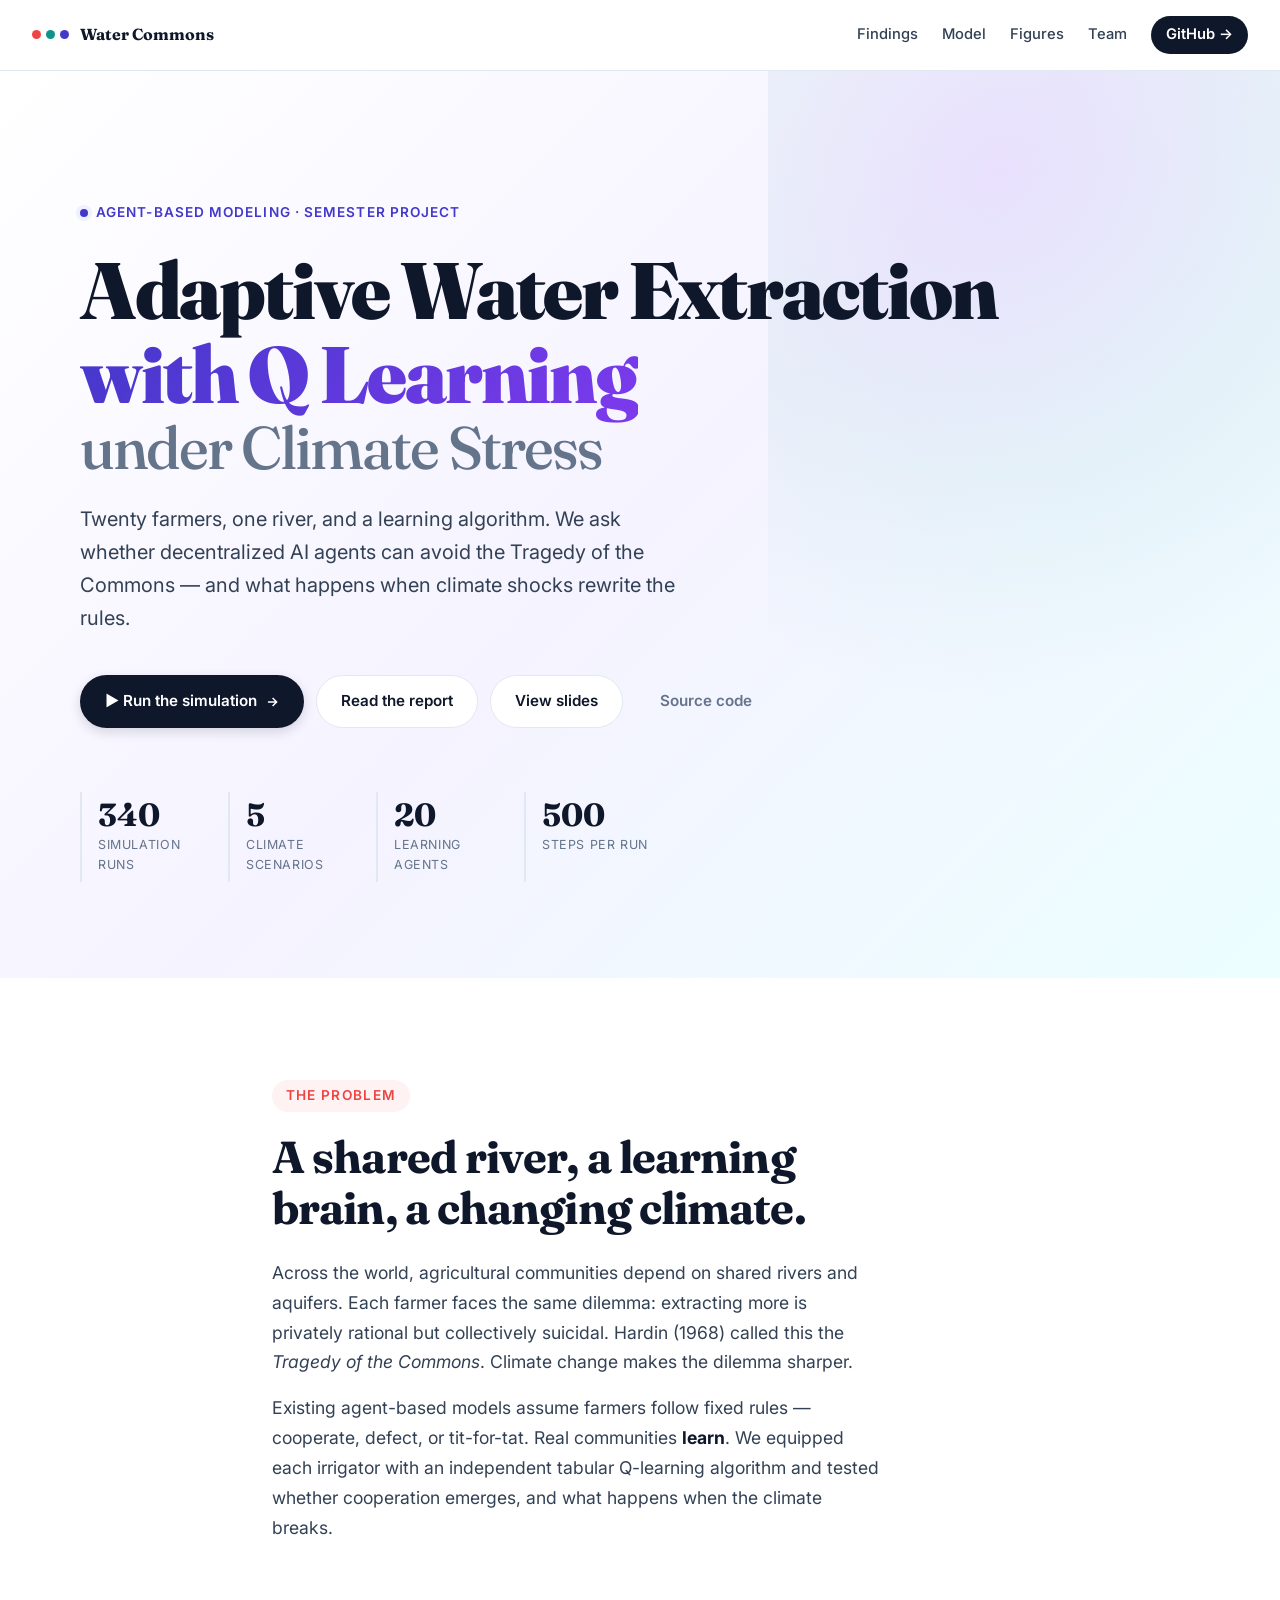
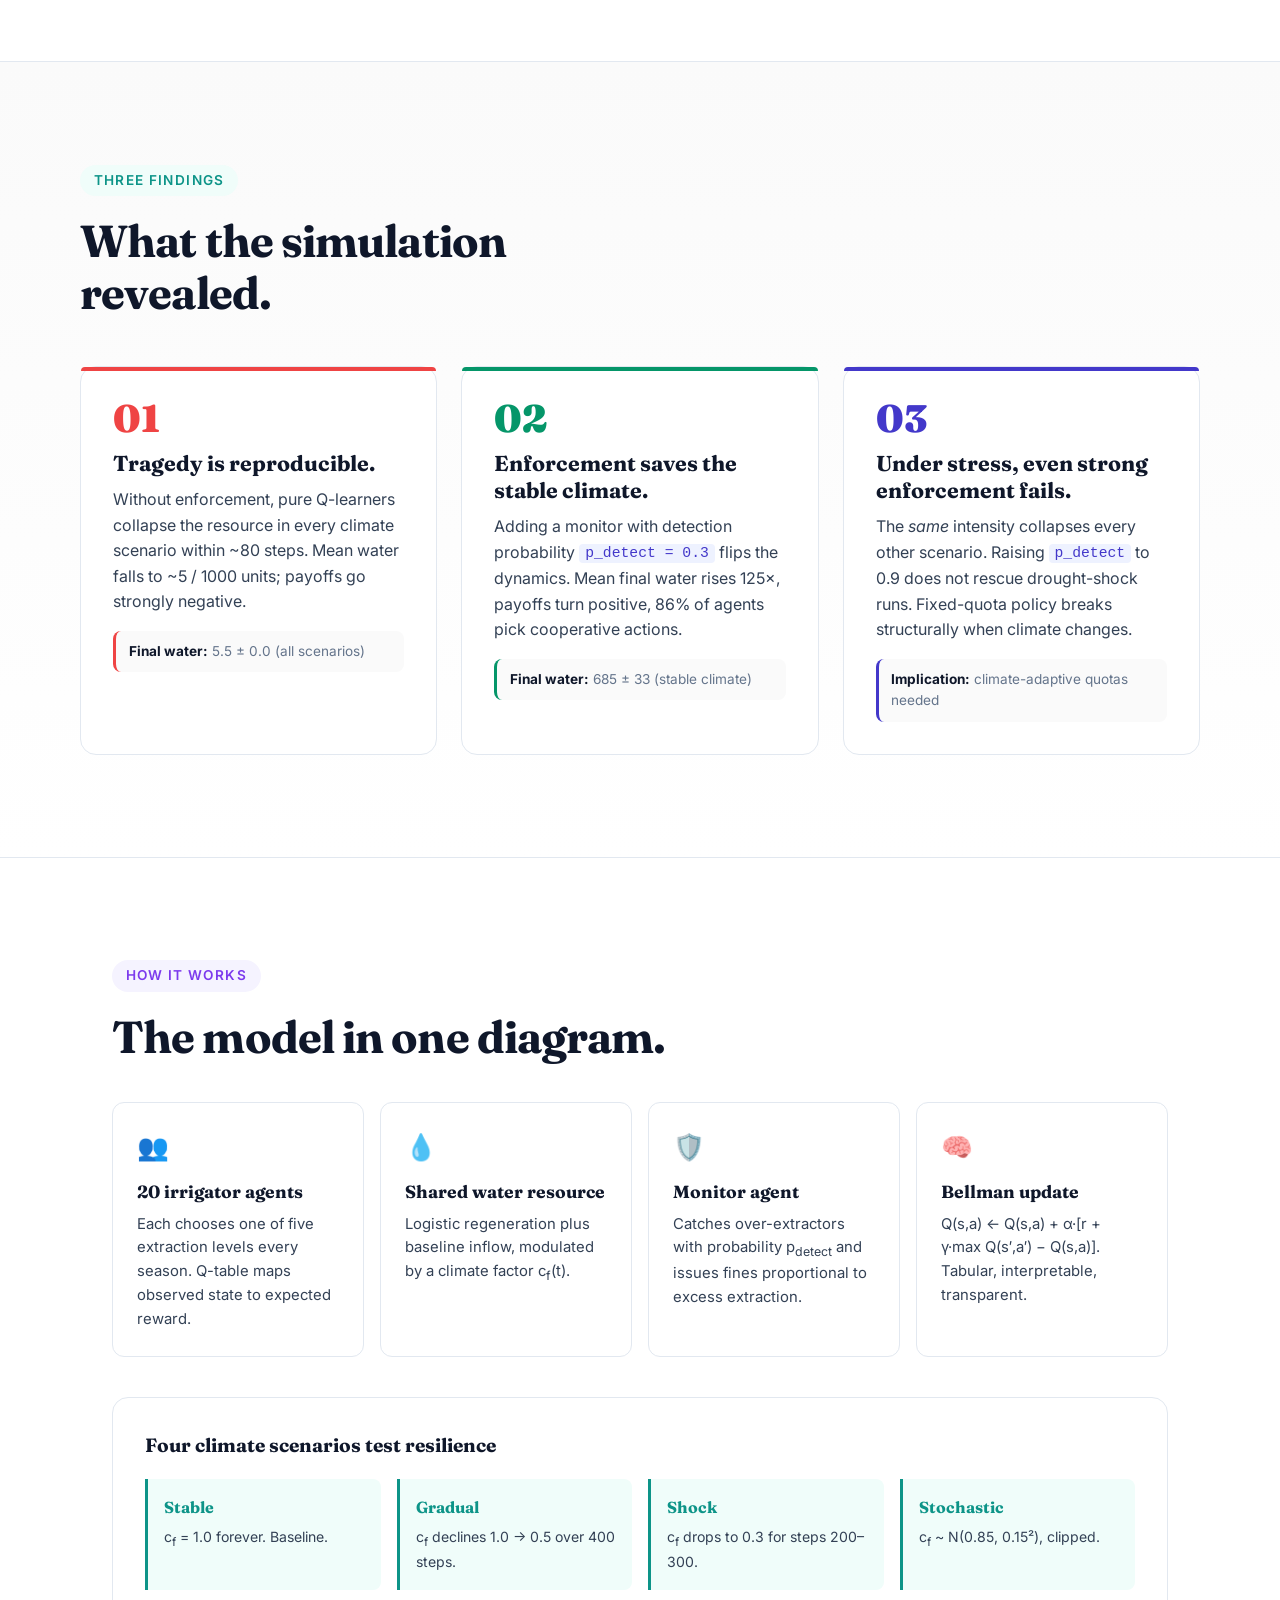
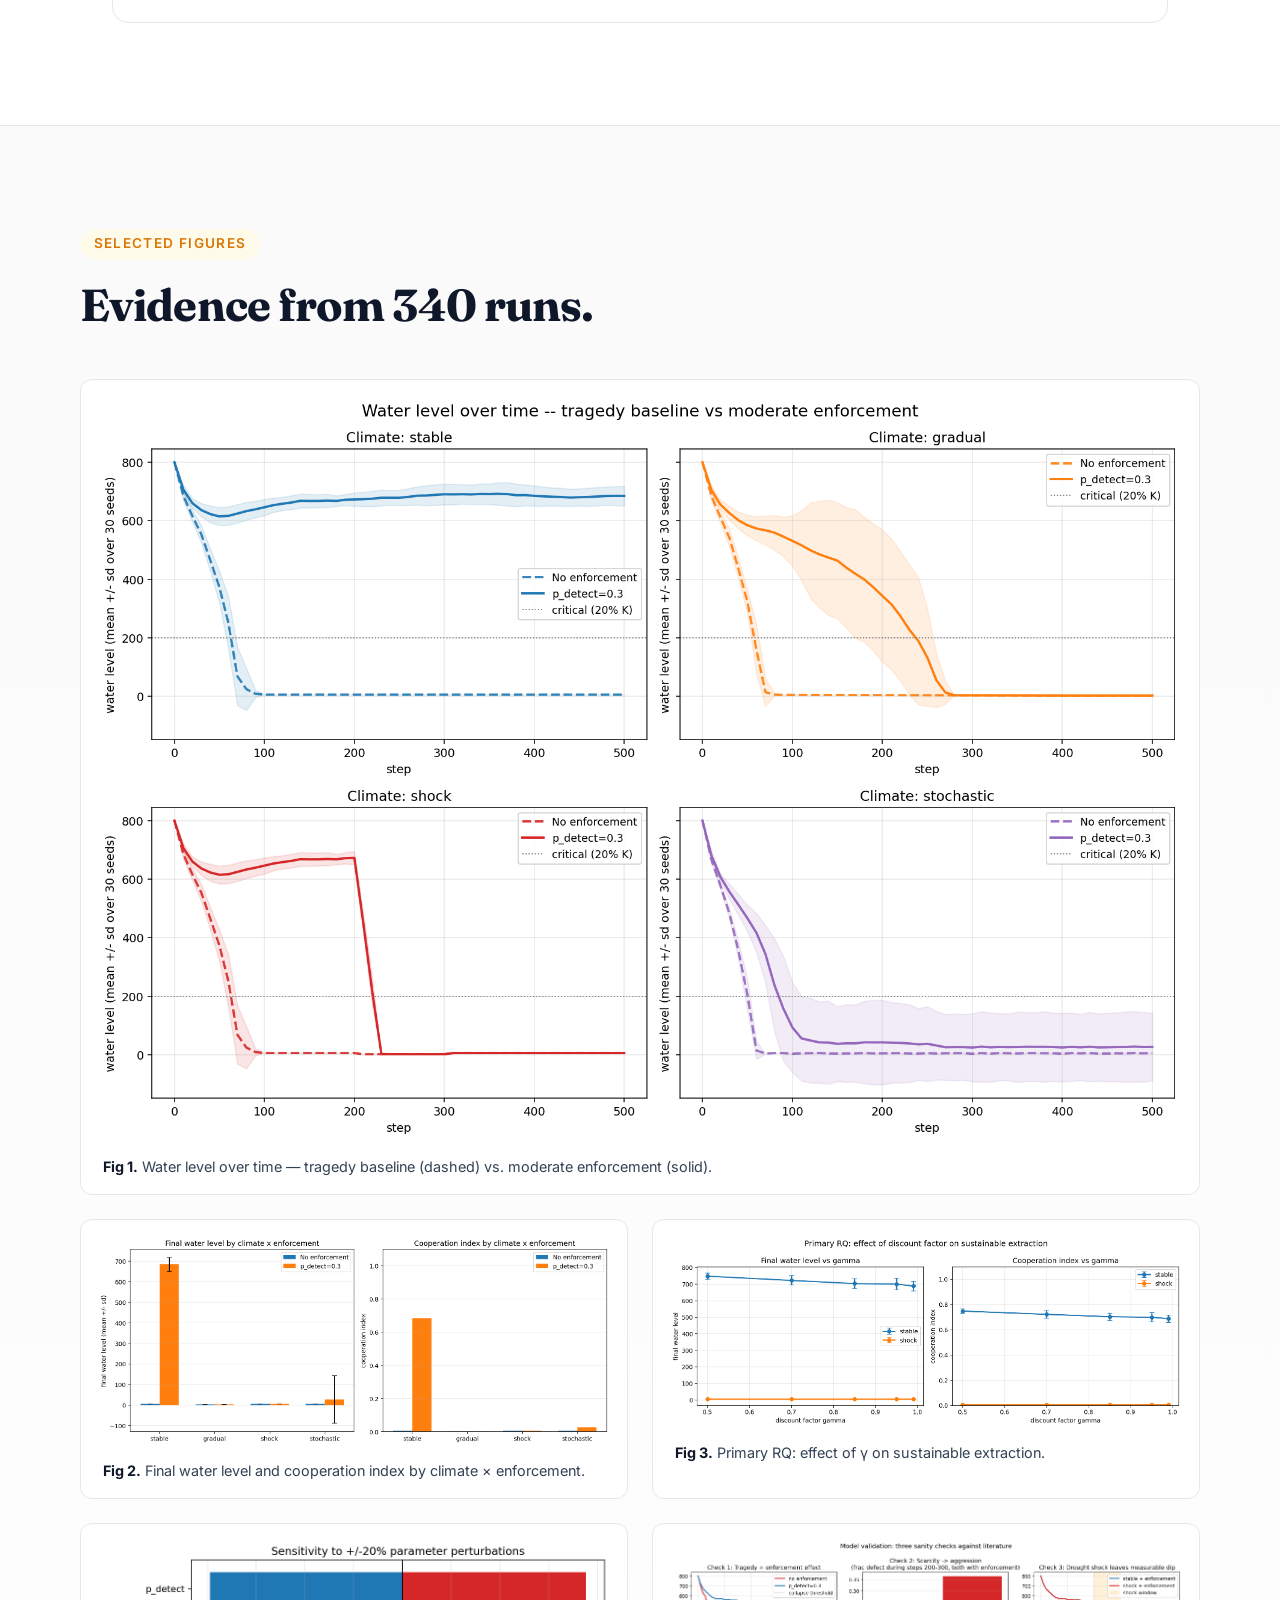
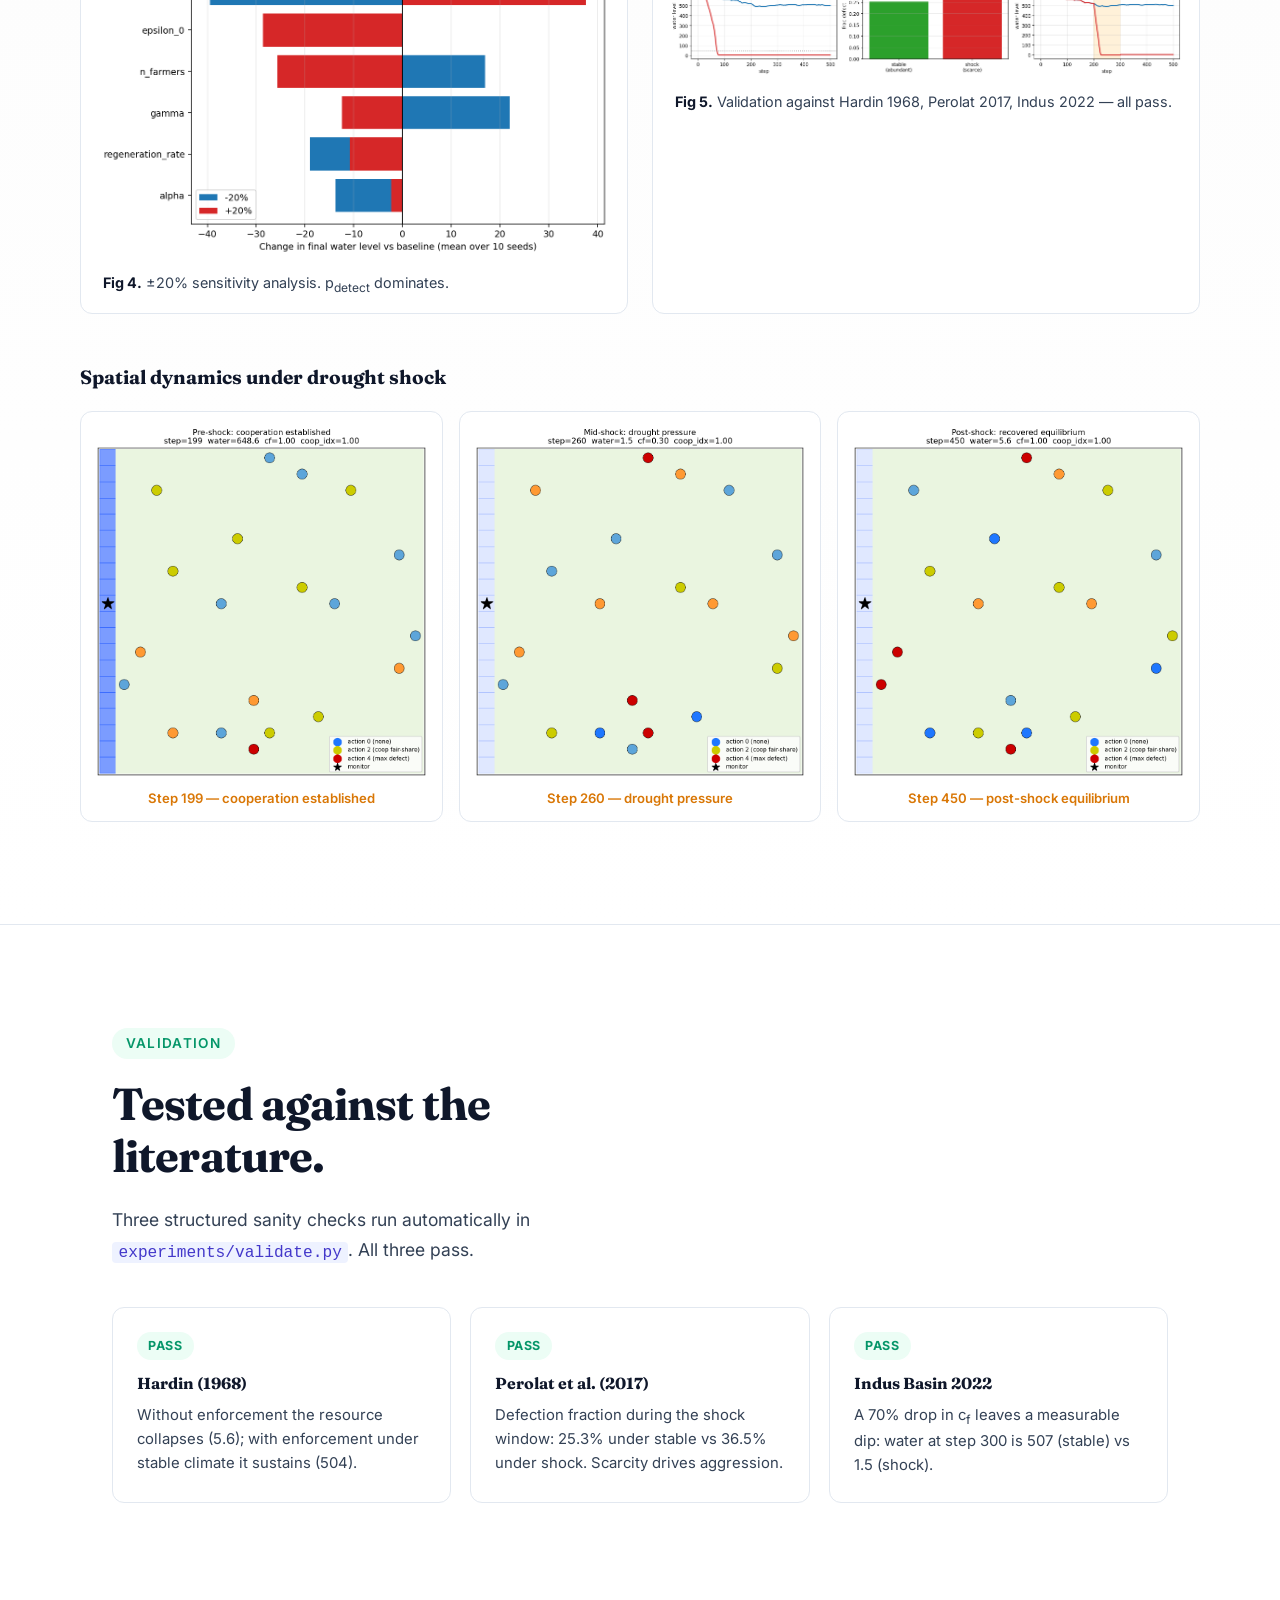
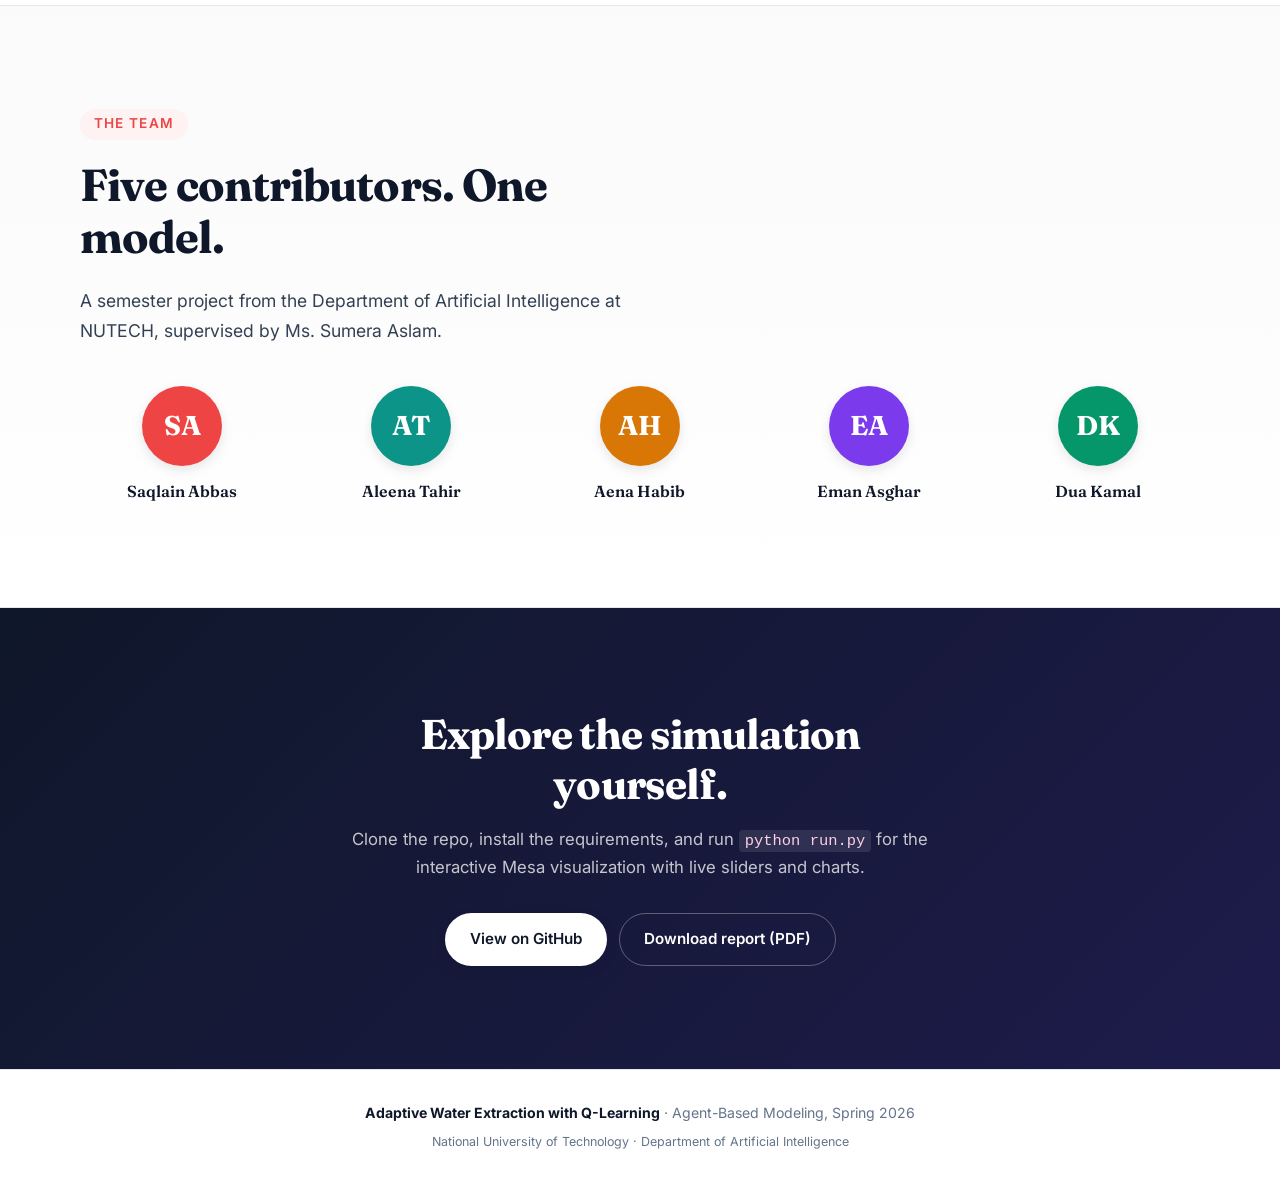
==== commit 0bc624ed: "Add live interactive simulation on GitHub Pages (Pyodide) Browser-based version of the Mesa simulati" ====
--- a/docs/index.html
+++ b/docs/index.html
@@ -44,12 +44,12 @@
       and what happens when climate shocks rewrite the rules.
     </p>
     <div class="hero__cta">
-      <a class="btn btn--primary" href="assets/report.pdf" target="_blank" rel="noopener">
-        Read the report
+      <a class="btn btn--primary" href="simulation.html">
+        ▶ Run the simulation
         <svg width="14" height="14" viewBox="0 0 24 24" fill="none" stroke="currentColor" stroke-width="2.5"><path d="M5 12h14M13 5l7 7-7 7"/></svg>
       </a>
+      <a class="btn btn--secondary" href="assets/report.pdf" target="_blank" rel="noopener">Read the report</a>
       <a class="btn btn--secondary" href="assets/presentation.pdf" target="_blank" rel="noopener">View slides</a>
-      <a class="btn btn--secondary" href="assets/presentation.pptx">Download .pptx</a>
       <a class="btn btn--ghost" href="https://github.com/AleenaTahir1/Adaptive-water-extraction" target="_blank" rel="noopener">Source code</a>
     </div>
     <div class="hero__stats">
